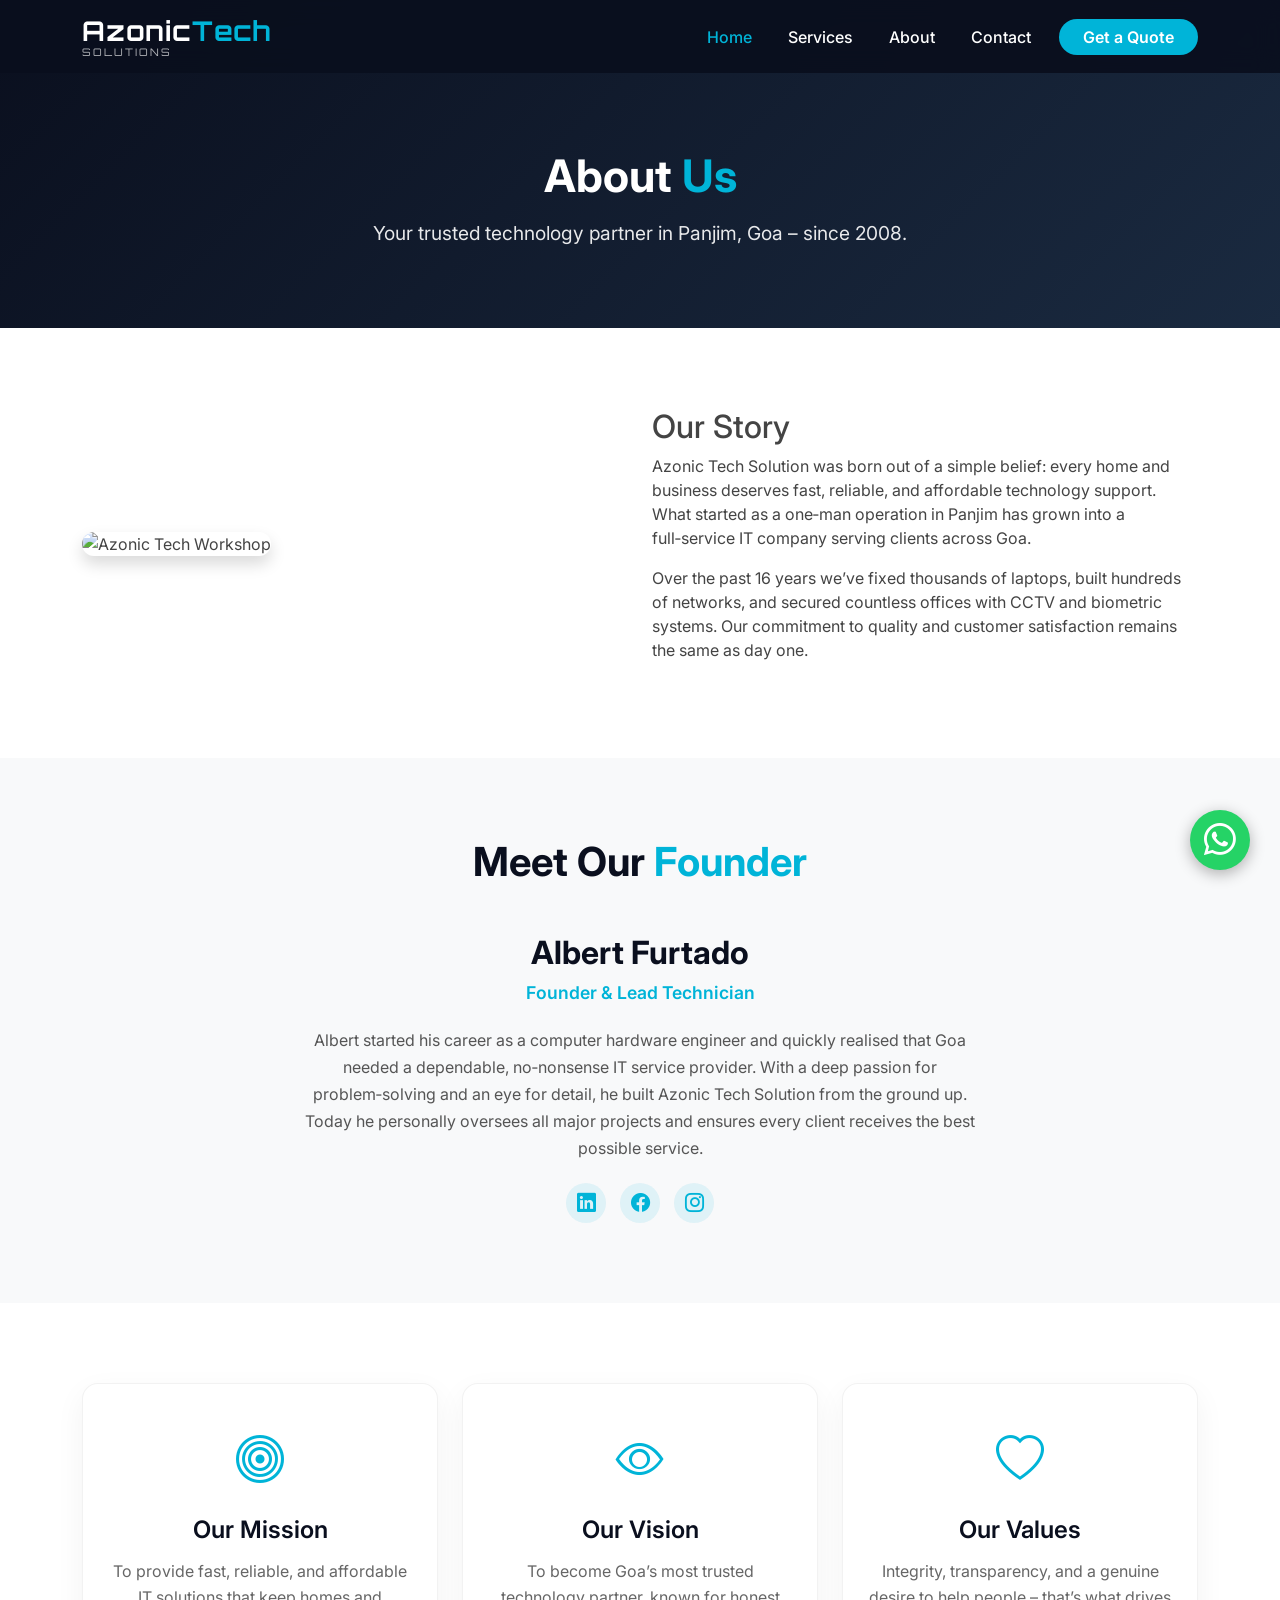
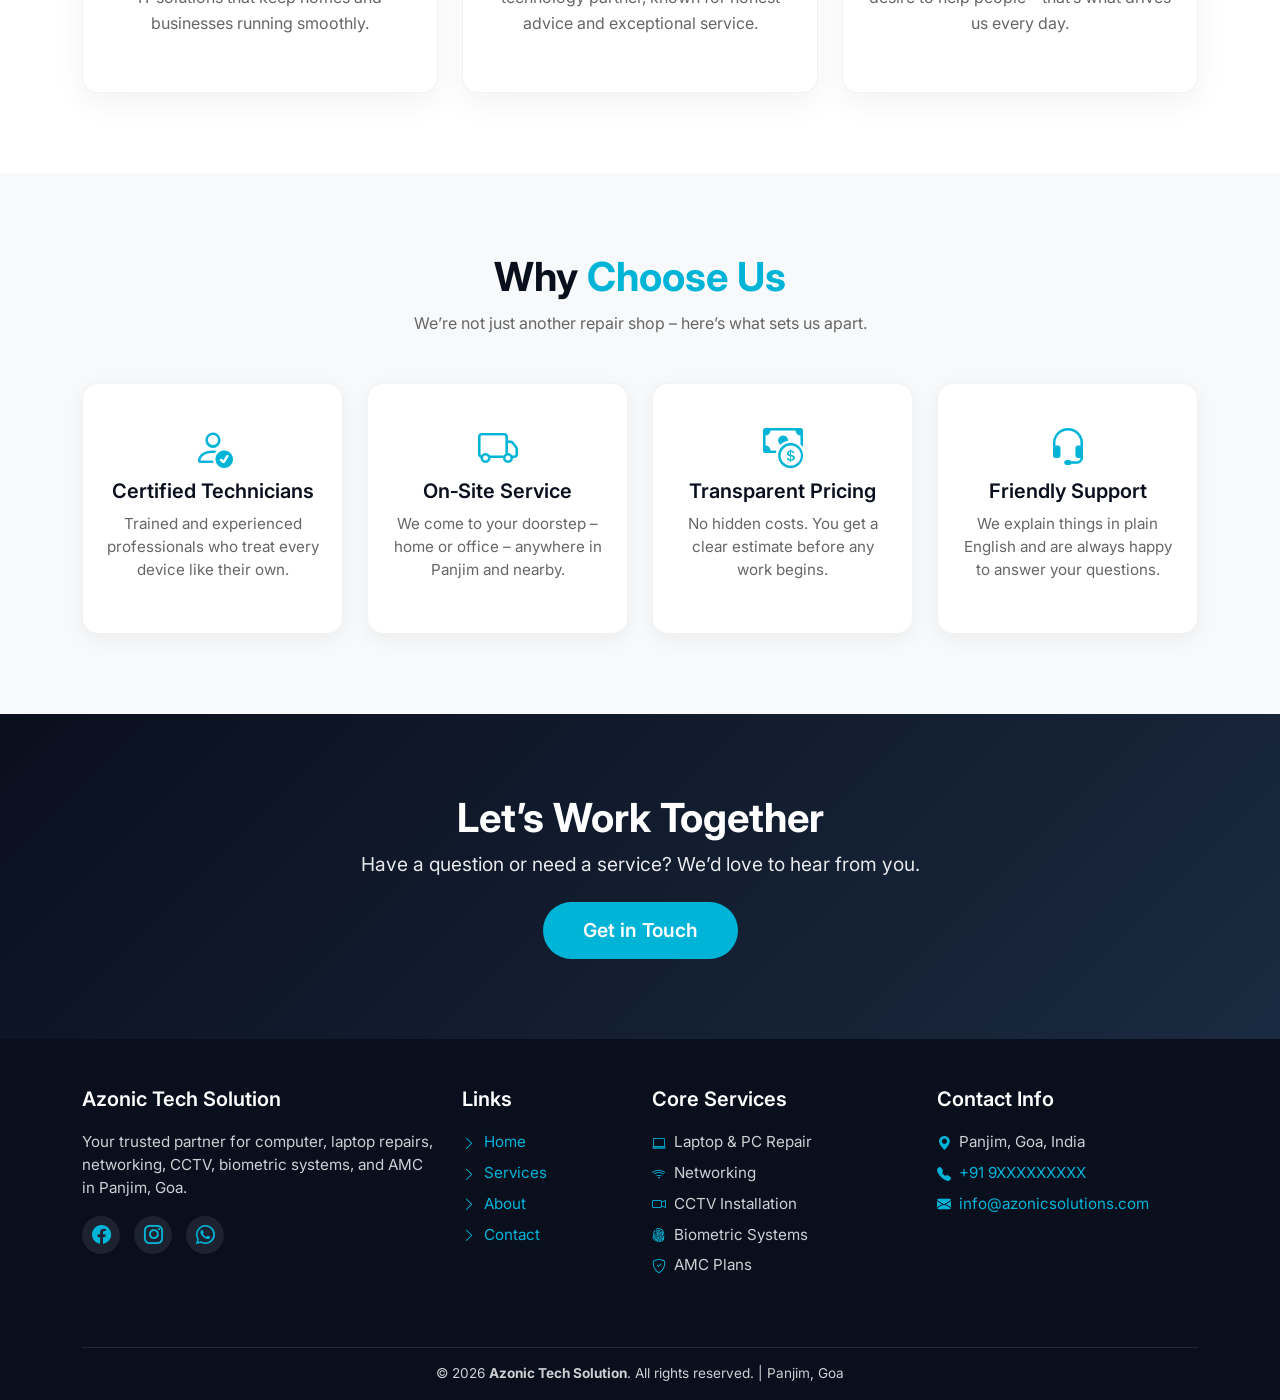
==== about.html @ a6b77adf "e" ====
<!DOCTYPE html>
<html lang="en">
<head>
  <meta charset="UTF-8">
  <meta name="viewport" content="width=device-width, initial-scale=1.0">
  <title>About Us – Azonic Tech Solution | Panjim, Goa</title>
  <meta name="description" content="Learn about Azonic Tech Solution – trusted IT services in Panjim, Goa. Founded by Albert Furtado, we specialise in computer repair, networking, CCTV, and more.">

  <!-- Bootstrap 5 CSS -->
  <link href="https://cdn.jsdelivr.net/npm/bootstrap@5.3.3/dist/css/bootstrap.min.css" rel="stylesheet">
  <!-- Bootstrap Icons -->
  <link href="https://cdn.jsdelivr.net/npm/bootstrap-icons@1.11.3/font/bootstrap-icons.css" rel="stylesheet">
  <!-- Google Fonts -->
  <link href="https://fonts.googleapis.com/css2?family=Orbitron:wght@700&family=Inter:wght@400;500;600;700&display=swap" rel="stylesheet">

  <!-- About page specific styles -->
  <link href="about.css" rel="stylesheet">
</head>
<body>

  <!-- Header placeholder -->
  <div id="header-container"></div>

  <main>
    <!-- ===== Page Hero ===== -->
    <section class="page-hero">
      <div class="container">
        <h1 class="page-title">About <span>Us</span></h1>
        <p class="page-subtitle">Your trusted technology partner in Panjim, Goa – since 2008.</p>
      </div>
    </section>

    <!-- ===== Our Story ===== -->
    <section class="section-padding">
      <div class="container">
        <div class="row align-items-center">
          <div class="col-lg-6 mb-4 mb-lg-0">
            <img src="https://github.com/omgo101/azonic-tech-solutions-stock-photos/blob/main/Gemini_Generated_Image_sp1f6ssp1f6ssp1f.png?raw=true" alt="Azonic Tech Workshop" class="img-fluid rounded-4 shadow">
          </div>
          <div class="col-lg-6">
            <h2>Our <span>Story</span></h2>
            <p>Azonic Tech Solution was born out of a simple belief: every home and business deserves fast, reliable, and affordable technology support. What started as a one‑man operation in Panjim has grown into a full‑service IT company serving clients across Goa.</p>
            <p>Over the past 16 years we’ve fixed thousands of laptops, built hundreds of networks, and secured countless offices with CCTV and biometric systems. Our commitment to quality and customer satisfaction remains the same as day one.</p>
          </div>
        </div>
      </div>
    </section>

    <!-- ===== Founder Section ===== -->
    <section class="founder-section bg-light section-padding">
      <div class="container">
        <div class="section-header text-center mb-5">
          <h2>Meet Our <span>Founder</span></h2>
        </div>
        <div class="row justify-content-center">
          <div class="col-lg-8 text-center">
           
            <h3>Albert Furtado</h3>
            <p class="founder-title">Founder & Lead Technician</p>
            <p class="founder-bio">Albert started his career as a computer hardware engineer and quickly realised that Goa needed a dependable, no‑nonsense IT service provider. With a deep passion for problem‑solving and an eye for detail, he built Azonic Tech Solution from the ground up. Today he personally oversees all major projects and ensures every client receives the best possible service.</p>
            <div class="social-links mt-3">
              <a href="#"><i class="bi bi-linkedin"></i></a>
              <a href="#"><i class="bi bi-facebook"></i></a>
              <a href="#"><i class="bi bi-instagram"></i></a>
            </div>
          </div>
        </div>
      </div>
    </section>

    <!-- ===== Mission, Vision, Values ===== -->
    <section class="section-padding">
      <div class="container">
        <div class="row g-4">
          <div class="col-md-4">
            <div class="value-card text-center">
              <div class="value-icon"><i class="bi bi-bullseye"></i></div>
              <h4>Our Mission</h4>
              <p>To provide fast, reliable, and affordable IT solutions that keep homes and businesses running smoothly.</p>
            </div>
          </div>
          <div class="col-md-4">
            <div class="value-card text-center">
              <div class="value-icon"><i class="bi bi-eye"></i></div>
              <h4>Our Vision</h4>
              <p>To become Goa’s most trusted technology partner, known for honest advice and exceptional service.</p>
            </div>
          </div>
          <div class="col-md-4">
            <div class="value-card text-center">
              <div class="value-icon"><i class="bi bi-heart"></i></div>
              <h4>Our Values</h4>
              <p>Integrity, transparency, and a genuine desire to help people – that’s what drives us every day.</p>
            </div>
          </div>
        </div>
      </div>
    </section>

    <!-- ===== Why Choose Us ===== -->
    <section class="why-choose section-padding bg-light">
      <div class="container">
        <div class="section-header text-center mb-5">
          <h2>Why <span>Choose Us</span></h2>
          <p>We’re not just another repair shop – here’s what sets us apart.</p>
        </div>
        <div class="row g-4">
          <div class="col-md-6 col-lg-3">
            <div class="choose-card text-center">
              <i class="bi bi-person-check"></i>
              <h5>Certified Technicians</h5>
              <p>Trained and experienced professionals who treat every device like their own.</p>
            </div>
          </div>
          <div class="col-md-6 col-lg-3">
            <div class="choose-card text-center">
              <i class="bi bi-truck"></i>
              <h5>On‑Site Service</h5>
              <p>We come to your doorstep – home or office – anywhere in Panjim and nearby.</p>
            </div>
          </div>
          <div class="col-md-6 col-lg-3">
            <div class="choose-card text-center">
              <i class="bi bi-cash-coin"></i>
              <h5>Transparent Pricing</h5>
              <p>No hidden costs. You get a clear estimate before any work begins.</p>
            </div>
          </div>
          <div class="col-md-6 col-lg-3">
            <div class="choose-card text-center">
              <i class="bi bi-headset"></i>
              <h5>Friendly Support</h5>
              <p>We explain things in plain English and are always happy to answer your questions.</p>
            </div>
          </div>
        </div>
      </div>
    </section>

    <!-- ===== CTA ===== -->
    <section class="cta-section">
      <div class="container text-center">
        <h2>Let’s Work Together</h2>
        <p class="mb-4">Have a question or need a service? We’d love to hear from you.</p>
        <a href="contact.html" class="btn btn-primary btn-lg">Get in Touch</a>
      </div>
    </section>
  </main>

  <!-- Footer placeholder -->
  <div id="footer-container"></div>

  <!-- WhatsApp Floating Button -->
  <a href="https://wa.me/919XXXXXXXXX" class="whatsapp-float" target="_blank" rel="noopener noreferrer" title="Chat on WhatsApp">
    <i class="bi bi-whatsapp"></i>
  </a>

  <!-- Bootstrap JS -->
  <script src="https://cdn.jsdelivr.net/npm/bootstrap@5.3.3/dist/js/bootstrap.bundle.min.js"></script>

  <!-- Load header and footer dynamically -->
  <script>
    fetch('header.html')
      .then(response => response.text())
      .then(data => {
        document.getElementById('header-container').innerHTML = data;
      });
    fetch('footer.html')
      .then(response => response.text())
      .then(data => {
        document.getElementById('footer-container').innerHTML = data;
      });
  </script>
</body>
</html>
---- about.css ----
/* ============================================
   about.css – About Us Page Styles
   Azonic Tech Solution
   ============================================ */

/* ---------- GLOBAL ---------- */
body {
  font-family: 'Inter', sans-serif;
  color: #444;
  margin: 0;
  background: #fff;
}

a {
  color: #00b4d8;
  text-decoration: none;
  transition: 0.3s;
}
a:hover {
  color: #0096c7;
}

/* ---------- UTILITY ---------- */
.section-padding {
  padding: 80px 0;
}
.bg-light {
  background-color: #f8f9fa;
}
.text-cyan {
  color: #00b4d8 !important;
}

/* ---------- SECTION HEADERS ---------- */
.section-header h2 {
  font-size: 2.5rem;
  font-weight: 700;
  color: #0a0f1e;
  margin-bottom: 10px;
}
.section-header h2 span {
  color: #00b4d8;
}
.section-header p {
  color: #666;
  max-width: 600px;
  margin: 0 auto;
}

/* ---------- PAGE HERO ---------- */
.page-hero {
  background: linear-gradient(135deg, #0a0f1e 0%, #1a2a40 100%);
  color: #fff;
  padding: 150px 0 80px;            /* clears fixed header */
  text-align: center;
}
.page-title {
  font-size: 2.8rem;
  font-weight: 700;
  margin-bottom: 15px;
}
.page-title span {
  color: #00b4d8;
}
.page-subtitle {
  font-size: 1.2rem;
  opacity: 0.9;
  max-width: 700px;
  margin: 0 auto;
}

/* ---------- OUR STORY ---------- */
#about h2 span {
  color: #00b4d8;
}

/* ---------- FOUNDER ---------- */

.founder-section h3 {
  font-size: 2rem;
  font-weight: 700;
  color: #0a0f1e;
}
.founder-title {
  font-size: 1.1rem;
  color: #00b4d8;
  font-weight: 600;
  margin-bottom: 20px;
}
.founder-bio {
  max-width: 700px;
  margin: 0 auto 20px;
  color: #555;
  line-height: 1.7;
}
.social-links a {
  display: inline-flex;
  align-items: center;
  justify-content: center;
  width: 40px;
  height: 40px;
  background: rgba(0,180,216,0.1);
  border-radius: 50%;
  color: #00b4d8;
  margin: 0 5px;
  font-size: 1.2rem;
  transition: 0.3s;
}
.social-links a:hover {
  background: #00b4d8;
  color: #fff;
  transform: translateY(-3px);
}

/* ---------- MISSION / VISION / VALUES ---------- */
.value-card {
  background: #fff;
  padding: 40px 25px;
  border-radius: 16px;
  box-shadow: 0 10px 30px rgba(0,0,0,0.05);
  height: 100%;
  transition: 0.3s;
  border: 1px solid rgba(0,0,0,0.05);
}
.value-card:hover {
  transform: translateY(-5px);
  box-shadow: 0 20px 40px rgba(0,180,216,0.15);
  border-color: #00b4d8;
}
.value-icon {
  font-size: 3rem;
  color: #00b4d8;
  margin-bottom: 20px;
}
.value-card h4 {
  font-weight: 600;
  color: #0a0f1e;
  margin-bottom: 15px;
}
.value-card p {
  color: #666;
  line-height: 1.6;
}

/* ---------- WHY CHOOSE US ---------- */
.choose-card {
  background: #fff;
  padding: 35px 20px;
  border-radius: 16px;
  box-shadow: 0 5px 20px rgba(0,0,0,0.05);
  height: 100%;
  transition: 0.3s;
  border: 1px solid rgba(0,0,0,0.05);
}
.choose-card:hover {
  transform: translateY(-5px);
  border-color: #00b4d8;
}
.choose-card i {
  font-size: 2.5rem;
  color: #00b4d8;
  margin-bottom: 15px;
}
.choose-card h5 {
  font-weight: 600;
  color: #0a0f1e;
  margin-bottom: 10px;
}
.choose-card p {
  color: #666;
  font-size: 0.95rem;
  line-height: 1.5;
}

/* ---------- CTA SECTION ---------- */
.cta-section {
  background: linear-gradient(135deg, #0a0f1e 0%, #1a2a40 100%);
  color: #fff;
  padding: 80px 0;
}
.cta-section h2 {
  font-size: 2.5rem;
  font-weight: 700;
}
.cta-section p {
  font-size: 1.2rem;
  opacity: 0.9;
}
.btn-primary {
  background: #00b4d8;
  border: none;
  padding: 14px 40px;
  font-weight: 600;
  border-radius: 30px;
  transition: 0.3s;
  font-size: 1.2rem;
}
.btn-primary:hover {
  background: #0096c7;
}

/* ---------- WHATSAPP FLOAT ---------- */
.whatsapp-float {
  position: fixed;
  bottom: 30px;
  right: 30px;
  background-color: #25d366;
  color: #fff;
  width: 60px;
  height: 60px;
  border-radius: 50%;
  display: flex;
  align-items: center;
  justify-content: center;
  font-size: 2rem;
  box-shadow: 0 4px 15px rgba(0,0,0,0.3);
  z-index: 1000;
  transition: transform 0.3s, box-shadow 0.3s;
  animation: pulse 2s infinite;
}
.whatsapp-float:hover {
  transform: scale(1.1);
  box-shadow: 0 6px 20px rgba(0,0,0,0.4);
  color: #fff;
}
@keyframes pulse {
  0% { box-shadow: 0 0 0 0 rgba(37, 211, 102, 0.7); }
  70% { box-shadow: 0 0 0 15px rgba(37, 211, 102, 0); }
  100% { box-shadow: 0 0 0 0 rgba(37, 211, 102, 0); }
}

/* ---------- RESPONSIVE ---------- */
@media (max-width: 768px) {
  .page-hero {
    padding: 120px 0 50px;
  }
  .page-title {
    font-size: 2.2rem;
  }
  .section-padding {
    padding: 50px 0;
  }
  .founder-img {
    width: 140px;
    height: 140px;
  }
  .whatsapp-float {
    width: 50px;
    height: 50px;
    bottom: 20px;
    right: 20px;
    font-size: 1.6rem;
  }
}
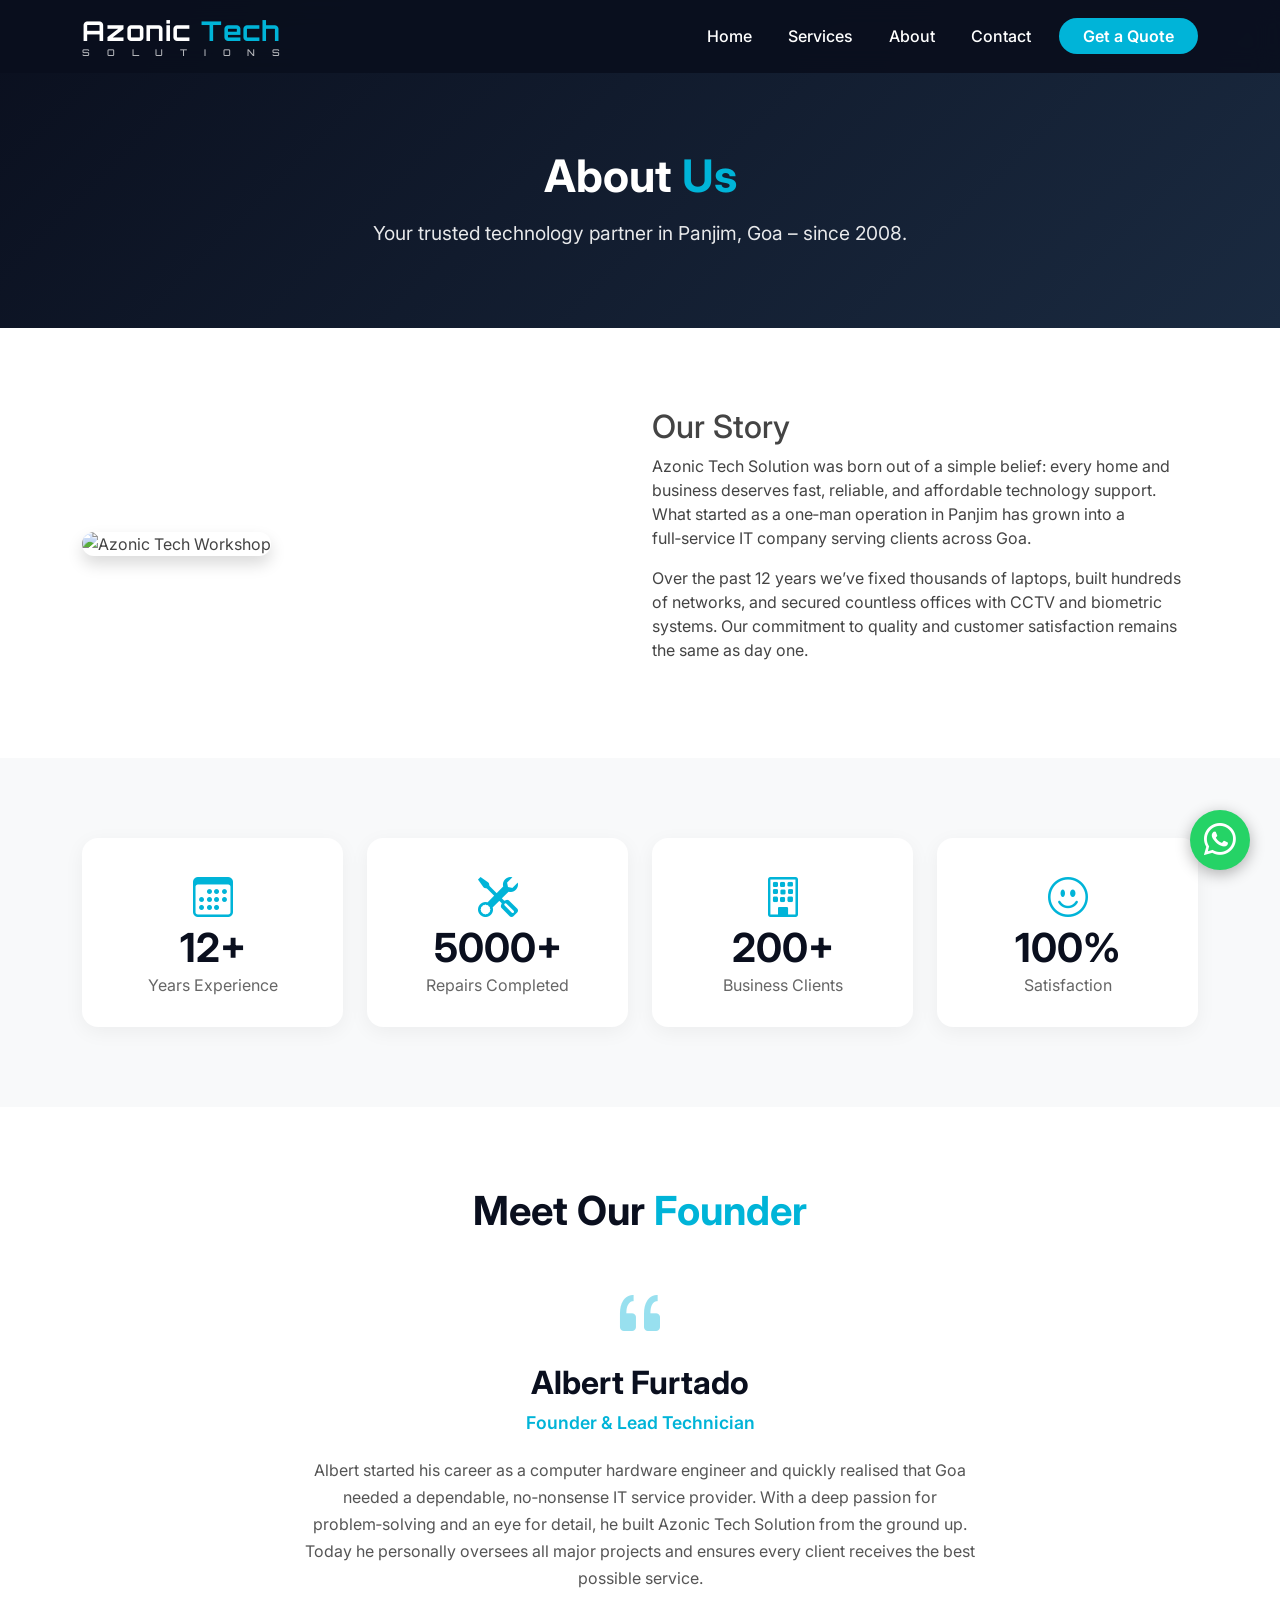
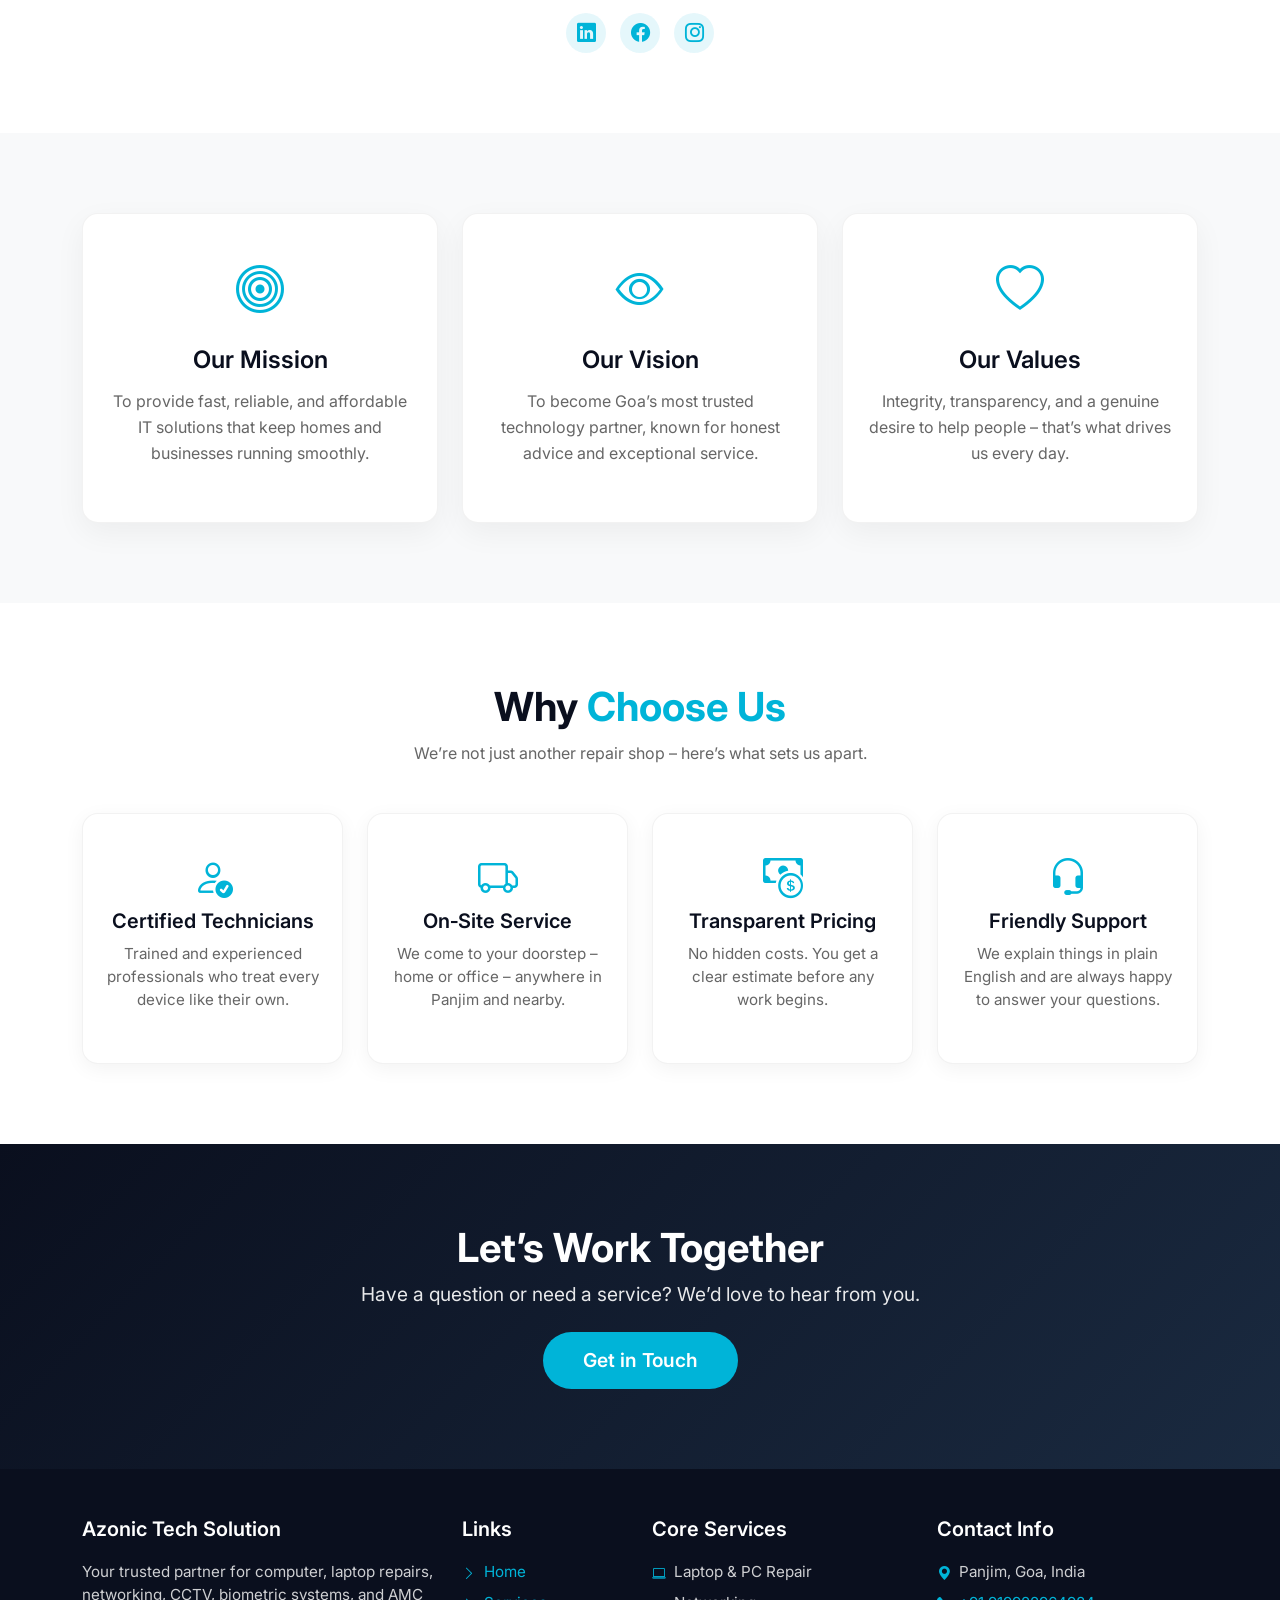
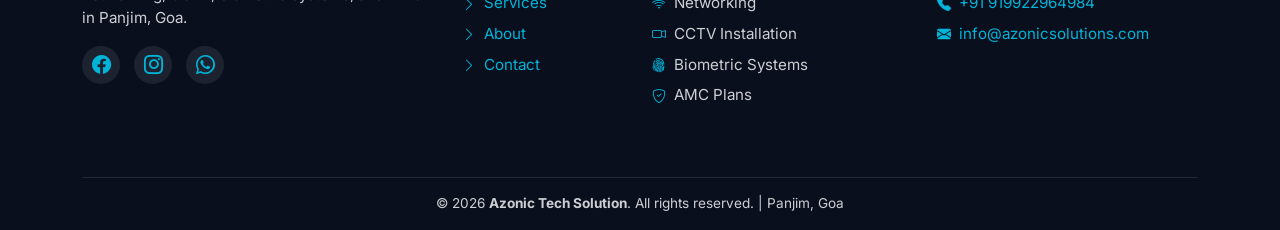
==== commit 2591cd77: "e" ====
--- a/about.html
+++ b/about.html
@@ -35,26 +35,66 @@
       <div class="container">
         <div class="row align-items-center">
           <div class="col-lg-6 mb-4 mb-lg-0">
+            <!-- Workshop image (keep existing) -->
             <img src="https://github.com/omgo101/azonic-tech-solutions-stock-photos/blob/main/Gemini_Generated_Image_sp1f6ssp1f6ssp1f.png?raw=true" alt="Azonic Tech Workshop" class="img-fluid rounded-4 shadow">
           </div>
           <div class="col-lg-6">
             <h2>Our <span>Story</span></h2>
             <p>Azonic Tech Solution was born out of a simple belief: every home and business deserves fast, reliable, and affordable technology support. What started as a one‑man operation in Panjim has grown into a full‑service IT company serving clients across Goa.</p>
-            <p>Over the past 16 years we’ve fixed thousands of laptops, built hundreds of networks, and secured countless offices with CCTV and biometric systems. Our commitment to quality and customer satisfaction remains the same as day one.</p>
+            <p>Over the past 12 years we’ve fixed thousands of laptops, built hundreds of networks, and secured countless offices with CCTV and biometric systems. Our commitment to quality and customer satisfaction remains the same as day one.</p>
+          </div>
+        </div>
+      </div>
+    </section>
+
+    <!-- ===== Stats Section (NEW) ===== -->
+    <section class="stats-section bg-light section-padding">
+      <div class="container">
+        <div class="row text-center g-4">
+          <div class="col-6 col-lg-3">
+            <div class="stat-item">
+              <i class="bi bi-calendar3"></i>
+              <div class="stat-number">12+</div>
+              <div class="stat-label">Years Experience</div>
+            </div>
+          </div>
+          <div class="col-6 col-lg-3">
+            <div class="stat-item">
+              <i class="bi bi-tools"></i>
+              <div class="stat-number">5000+</div>
+              <div class="stat-label">Repairs Completed</div>
+            </div>
+          </div>
+          <div class="col-6 col-lg-3">
+            <div class="stat-item">
+              <i class="bi bi-building"></i>
+              <div class="stat-number">200+</div>
+              <div class="stat-label">Business Clients</div>
+            </div>
+          </div>
+          <div class="col-6 col-lg-3">
+            <div class="stat-item">
+              <i class="bi bi-emoji-smile"></i>
+              <div class="stat-number">100%</div>
+              <div class="stat-label">Satisfaction</div>
+            </div>
           </div>
         </div>
       </div>
     </section>
 
     <!-- ===== Founder Section ===== -->
-    <section class="founder-section bg-light section-padding">
+    <section class="founder-section section-padding">
       <div class="container">
         <div class="section-header text-center mb-5">
           <h2>Meet Our <span>Founder</span></h2>
         </div>
         <div class="row justify-content-center">
           <div class="col-lg-8 text-center">
-           
+            <!-- Decorative quote icon instead of founder photo -->
+            <div class="founder-quote-icon mb-3">
+              <i class="bi bi-quote"></i>
+            </div>
             <h3>Albert Furtado</h3>
             <p class="founder-title">Founder & Lead Technician</p>
             <p class="founder-bio">Albert started his career as a computer hardware engineer and quickly realised that Goa needed a dependable, no‑nonsense IT service provider. With a deep passion for problem‑solving and an eye for detail, he built Azonic Tech Solution from the ground up. Today he personally oversees all major projects and ensures every client receives the best possible service.</p>
@@ -69,7 +109,7 @@
     </section>
 
     <!-- ===== Mission, Vision, Values ===== -->
-    <section class="section-padding">
+    <section class="section-padding bg-light">
       <div class="container">
         <div class="row g-4">
           <div class="col-md-4">
@@ -98,7 +138,7 @@
     </section>
 
     <!-- ===== Why Choose Us ===== -->
-    <section class="why-choose section-padding bg-light">
+    <section class="why-choose section-padding">
       <div class="container">
         <div class="section-header text-center mb-5">
           <h2>Why <span>Choose Us</span></h2>
--- a/about.css
+++ b/about.css
@@ -51,7 +51,7 @@
 .page-hero {
   background: linear-gradient(135deg, #0a0f1e 0%, #1a2a40 100%);
   color: #fff;
-  padding: 150px 0 80px;            /* clears fixed header */
+  padding: 150px 0 80px;
   text-align: center;
 }
 .page-title {
@@ -74,8 +74,41 @@
   color: #00b4d8;
 }
 
+/* ---------- STATS SECTION (NEW) ---------- */
+.stats-section {
+  background: #f8f9fa;
+}
+.stat-item {
+  padding: 30px 15px;
+  background: #fff;
+  border-radius: 16px;
+  box-shadow: 0 5px 20px rgba(0,0,0,0.05);
+  transition: 0.3s;
+  height: 100%;
+}
+.stat-item:hover {
+  transform: translateY(-5px);
+  border-color: #00b4d8;
+  box-shadow: 0 15px 30px rgba(0,180,216,0.1);
+}
+.stat-item i {
+  font-size: 2.5rem;
+  color: #00b4d8;
+  margin-bottom: 15px;
+}
+.stat-number {
+  font-size: 2.5rem;
+  font-weight: 700;
+  color: #0a0f1e;
+  line-height: 1;
+}
+.stat-label {
+  color: #666;
+  margin-top: 5px;
+  font-size: 1rem;
+}
+
 /* ---------- FOUNDER ---------- */
-
 .founder-section h3 {
   font-size: 2rem;
   font-weight: 700;
@@ -92,6 +125,14 @@
   margin: 0 auto 20px;
   color: #555;
   line-height: 1.7;
+}
+
+/* Decorative quote icon (replaces founder photo) */
+.founder-quote-icon {
+  font-size: 4rem;
+  color: #00b4d8;
+  opacity: 0.4;
+  line-height: 1;
 }
 .social-links a {
   display: inline-flex;
@@ -240,9 +281,8 @@
   .section-padding {
     padding: 50px 0;
   }
-  .founder-img {
-    width: 140px;
-    height: 140px;
+  .stat-number {
+    font-size: 2rem;
   }
   .whatsapp-float {
     width: 50px;
